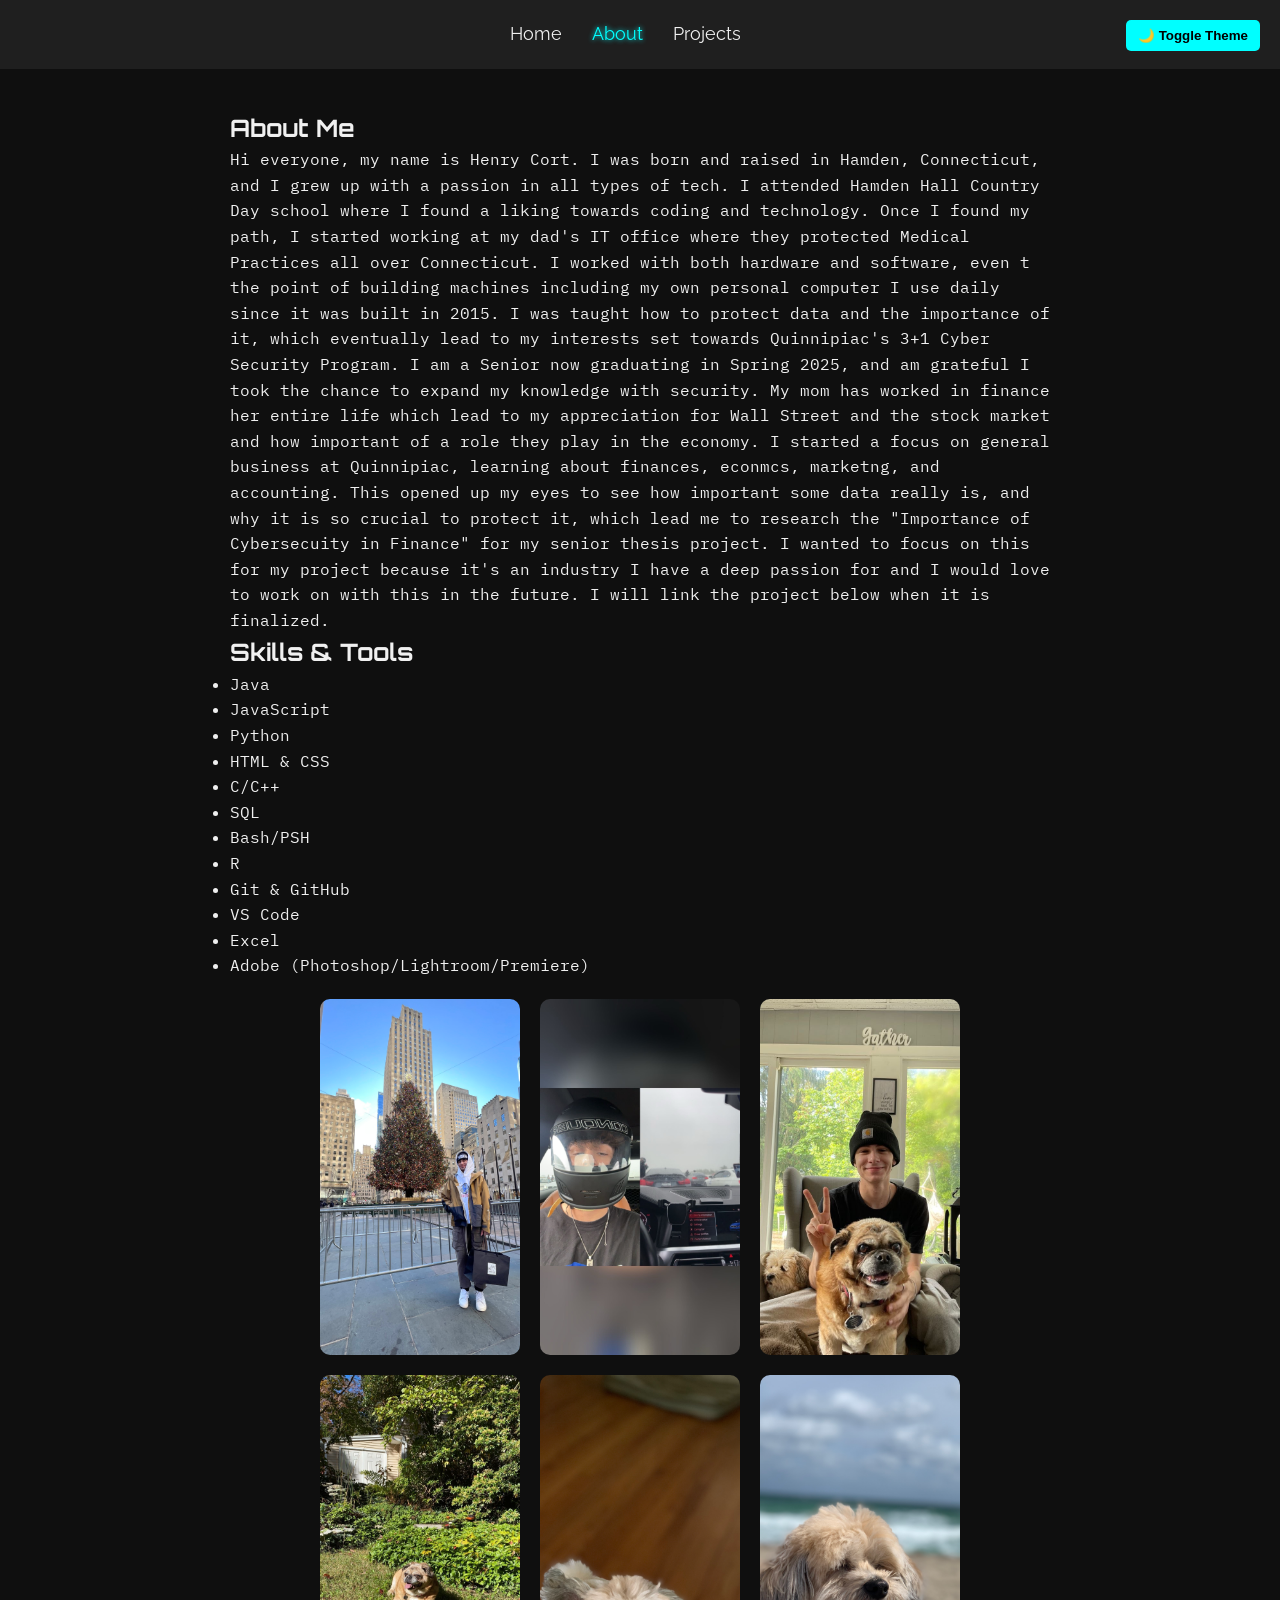
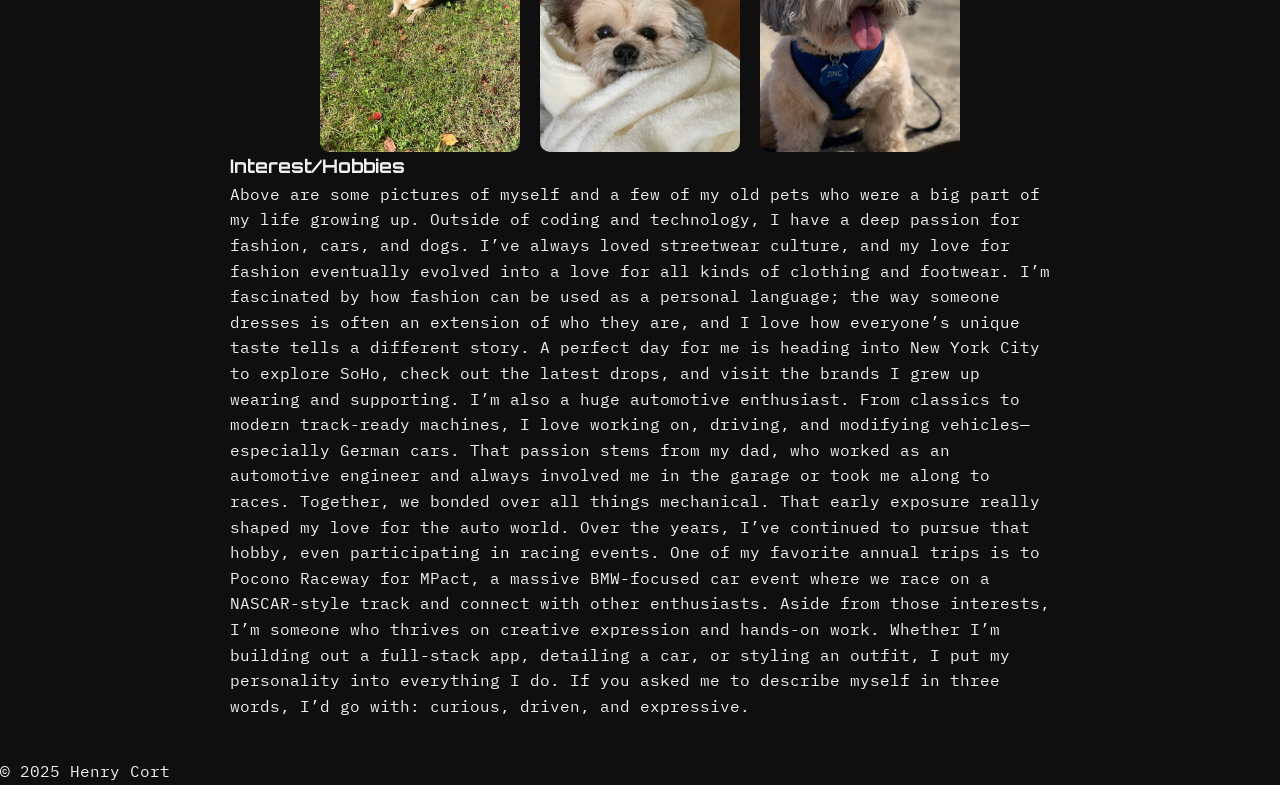
==== about.html @ 10b0b407 "website v1.0" ====
<!DOCTYPE html>
<html lang="en">
<head>
  <meta charset="UTF-8"/>
  <meta name="viewport" content="width=device-width, initial-scale=1.0"/>
  <title>About Me | Your Name</title>
  <link rel="stylesheet" href="style.css"/>
  <link href="https://fonts.googleapis.com/css2?family=IBM+Plex+Mono&family=Orbitron:wght@500&family=Raleway:wght@400;700&display=swap" rel="stylesheet">

</head>
<body>
  <header>
    <nav>
      <ul>
        <li><a href="index.html">Home</a></li>
        <li><a href="about.html" class="active">About</a></li>
        <li><a href="projects.html">Projects</a></li>
        <li><button id="theme-toggle">🌙 Toggle Theme</button></li>
      </ul>
    </nav>
  </header>

  <main>
    <section class="about">
      <h1>About Me</h1>
      <p>Hi everyone, my name is Henry Cort. I was born and raised in Hamden, Connecticut, and I grew up with a passion in all types of tech. I attended Hamden Hall Country Day school where I found a liking towards coding and technology. Once I found my path, I started working at my dad's IT office where they protected Medical Practices all over Connecticut. I worked with both hardware and software, even t the point of building machines including my own personal computer I use daily since it was built in 2015. I was taught how to protect data and the importance of it, which eventually lead to my interests set towards Quinnipiac's 3+1 Cyber Security Program. I am a Senior now graduating in Spring 2025, and am grateful I took the chance to expand my knowledge with security. My mom has worked in finance her entire life which lead to my appreciation for Wall Street and the stock market and how important of a role they play in the economy. I started a focus on general business at Quinnipiac, learning about finances, econmcs, marketng, and accounting. This opened up my eyes to see how important some data really is, and why it is so crucial to protect it, which lead me to research the "Importance of Cybersecuity in Finance" for my senior thesis project. I wanted to focus on this for my project because it's an industry I have a deep passion for and I would love to work on with this in the future. I will link the project below when it is finalized. </p>
      <h2>Skills & Tools</h2>
        <ul>
            <li>Java</li>
            <li>JavaScript</li></l>
            <li>Python</li>
            <li>HTML & CSS</li>
            <li>C/C++</li>
            <li>SQL</li>
            <li>Bash/PSH</li>
            <li>R</li>
            <li>Git & GitHub</li>
            <li>VS Code</li>
            <li>Excel</li>
            <li>Adobe (Photoshop/Lightroom/Premiere)</li>
        </ul>
      <div class="gallery">
        <img src="images/IMG_0537.jpg" alt="Photo of you" />
        <img src="images/IMG_6762.JPG" alt="Photo of your pet" />
        <img src="images/IMG_9969.JPG" alt="Photo of your pet" />
        <img src="images/IMG_6876.JPG" alt="Photo of your pet" />
        <img src="images/IMG_3952.jpg" alt="Photo of your pet" />
        <img src="images/IMG_2697.jpg" alt="Photo of your pet" />
        <!-- Add more photos as needed -->
      </div>
      <h3>Interest/Hobbies</h3>
      <p>
        Above are some pictures of myself and a few of my old pets who were a big part of my life growing up. Outside of coding and technology, I have a deep passion for fashion, cars, and dogs. I’ve always loved streetwear culture, and my love for fashion eventually evolved into a love for all kinds of clothing and footwear. I’m fascinated by how fashion can be used as a personal language; the way someone dresses is often an extension of who they are, and I love how everyone’s unique taste tells a different story. A perfect day for me is heading into New York City to explore SoHo, check out the latest drops, and visit the brands I grew up wearing and supporting.
      
        I’m also a huge automotive enthusiast. From classics to modern track-ready machines, I love working on, driving, and modifying vehicles—especially German cars. That passion stems from my dad, who worked as an automotive engineer and always involved me in the garage or took me along to races. Together, we bonded over all things mechanical. That early exposure really shaped my love for the auto world. Over the years, I’ve continued to pursue that hobby, even participating in racing events. One of my favorite annual trips is to Pocono Raceway for MPact, a massive BMW-focused car event where we race on a NASCAR-style track and connect with other enthusiasts.
      
        Aside from those interests, I’m someone who thrives on creative expression and hands-on work. Whether I’m building out a full-stack app, detailing a car, or styling an outfit, I put my personality into everything I do. If you asked me to describe myself in three words, I’d go with: curious, driven, and expressive.
    
      </p>
          </section>
  </main>

  <script>
    // === Load saved theme from localStorage ===
    if (localStorage.getItem('theme') === 'light') {
      document.body.classList.add('light-mode');
    }
  
    // === Theme toggle logic ===
    const toggleBtn = document.getElementById('theme-toggle');
    if (toggleBtn) {
      toggleBtn.addEventListener('click', () => {
        document.body.classList.toggle('light-mode');
        const mode = document.body.classList.contains('light-mode') ? 'light' : 'dark';
        localStorage.setItem('theme', mode);
      });
    }
  </script>
  

  <footer>
    <p>&copy; 2025 Henry Cort</p>
  </footer>


</body>
</html>
---- style.css ----
/* === Base Reset === */
* {
    margin: 0;
    padding: 0;
    box-sizing: border-box;
  }
  
  body {
    font-family: 'Helvetica Neue', sans-serif;
    background-color: #0f0f0f;
    color: #f0f0f0;
    line-height: 1.6;
  }
  
  /* === Header & Navigation === */
  header {
    background: #1f1f1f;
    padding: 20px 0;
  }
  
  nav ul {
    list-style: none;
    display: flex;
    justify-content: center;
    gap: 30px;
  }
  
  nav a {
    color: #f0f0f0;
    text-decoration: none;
    font-size: 18px;
  }
  
  nav a:hover,
  nav a.active {
    color: #00ffff;
    text-shadow: 0 0 5px #00ffff;
  }
  
  /* === Main Content === */
  main {
    padding: 40px;
    max-width: 900px;
    margin: auto;
  }
  
  /* === Gallery Styling === */
  .gallery,
  .gallery-four {
    display: flex;
    flex-wrap: wrap;
    gap: 20px;
    justify-content: center;
    margin-top: 20px;
  }
  
  .gallery img {
    width: 200px;
    border-radius: 10px;
    object-fit: cover;
  }
  
  .gallery-four {
    display: grid;
    grid-template-columns: repeat(4, 1fr);
    gap: 15px;
  }
  
  .gallery-four img {
    width: 100%;
    height: auto;
    border-radius: 5px;
    object-fit: cover;
    box-shadow: 0 0 10px rgba(0, 255, 255, 0.2);
  }
  
  /* === Project Section === */
  .project {
    margin-bottom: 40px;
  }
  
  .project-video {
    display: flex;
    justify-content: center;
    margin: 20px 0;
  }
  
  .project video {
    max-width: 100%;
    border-radius: 12px;
    box-shadow: 0 0 10px rgba(0, 255, 255, 0.2);
  }
  
  /* === Buttons === */
  .btn {
    display: block;
    width: fit-content;
    margin: 30px auto;
    background-color: #00ffff;
    color: #000;
    padding: 12px 24px;
    border-radius: 8px;
    text-decoration: none;
    font-weight: bold;
    transition: background-color 0.3s ease, transform 0.2s ease;
  }
  
  .btn:hover {
    background-color: #00cccc;
    transform: scale(1.05);
  }
  
  /* === Icon Divider === */
  .icon-divider {
    text-align: center;
    font-size: 2rem;
    margin: 20px 0;
  }
  
  /* === Contact Section === */
  .contact {
    text-align: center;
    margin-top: 60px;
  }
  
  .contact a {
    color: #00ffff;
    text-decoration: none;
    font-weight: bold;
  }
  
  .contact a:hover {
    text-decoration: underline;
  }
  
  /* === Centering Utility === */
  .centered {
    text-align: center;
  }
  
  .centered h2,
  .centered p {
    margin-left: auto;
    margin-right: auto;
    max-width: 800px;
  }
  
  .centered .btn {
    margin: 30px auto;
  }
  
  /* === Map Styling === */
  .map-section {
    text-align: center;
    padding: 40px;
  }
  
  #map {
    height: 400px;
    width: 100%;
    max-width: 900px;
    margin: 20px auto;
    border-radius: 10px;
    box-shadow: 0 0 10px rgba(0, 255, 255, 0.2);
  }
  
  /* === Theme Toggle === */
  #theme-toggle {
    position: fixed;
    top: 20px;
    right: 20px;
    padding: 8px 12px;
    background-color: #00ffff;
    border: none;
    border-radius: 5px;
    font-weight: bold;
    cursor: pointer;
    z-index: 999;
  }
  
  #theme-toggle:hover {
    background-color: #00cccc;
  }
  
  /* === Light Mode === */
  body.light-mode {
    background-color: #f4f4f4;
    color: #111;
  }
  
  body.light-mode header,
  body.light-mode footer {
    background-color: #e0e0e0;
  }
  
  body.light-mode .btn {
    background-color: #333;
    color: white;
  }
  
  body.light-mode nav a {
    color: #111;
  }
  
  /* === Zoom === */

  img {
    transition: transform 0.3s ease, box-shadow 0.3s ease;
  }
  
  img:hover {
    transform: scale(1.05);
    box-shadow: 0 0 15px rgba(0, 255, 255, 0.4);
  }
  
  /* === Font Assignments === */
body {
    font-family: 'IBM Plex Mono', monospace;
  }
  
  header, nav a, .icon-divider {
    font-family: 'Raleway', sans-serif;
  }
  
  h1, h2, h3 {
    font-family: 'Orbitron', sans-serif;
  }
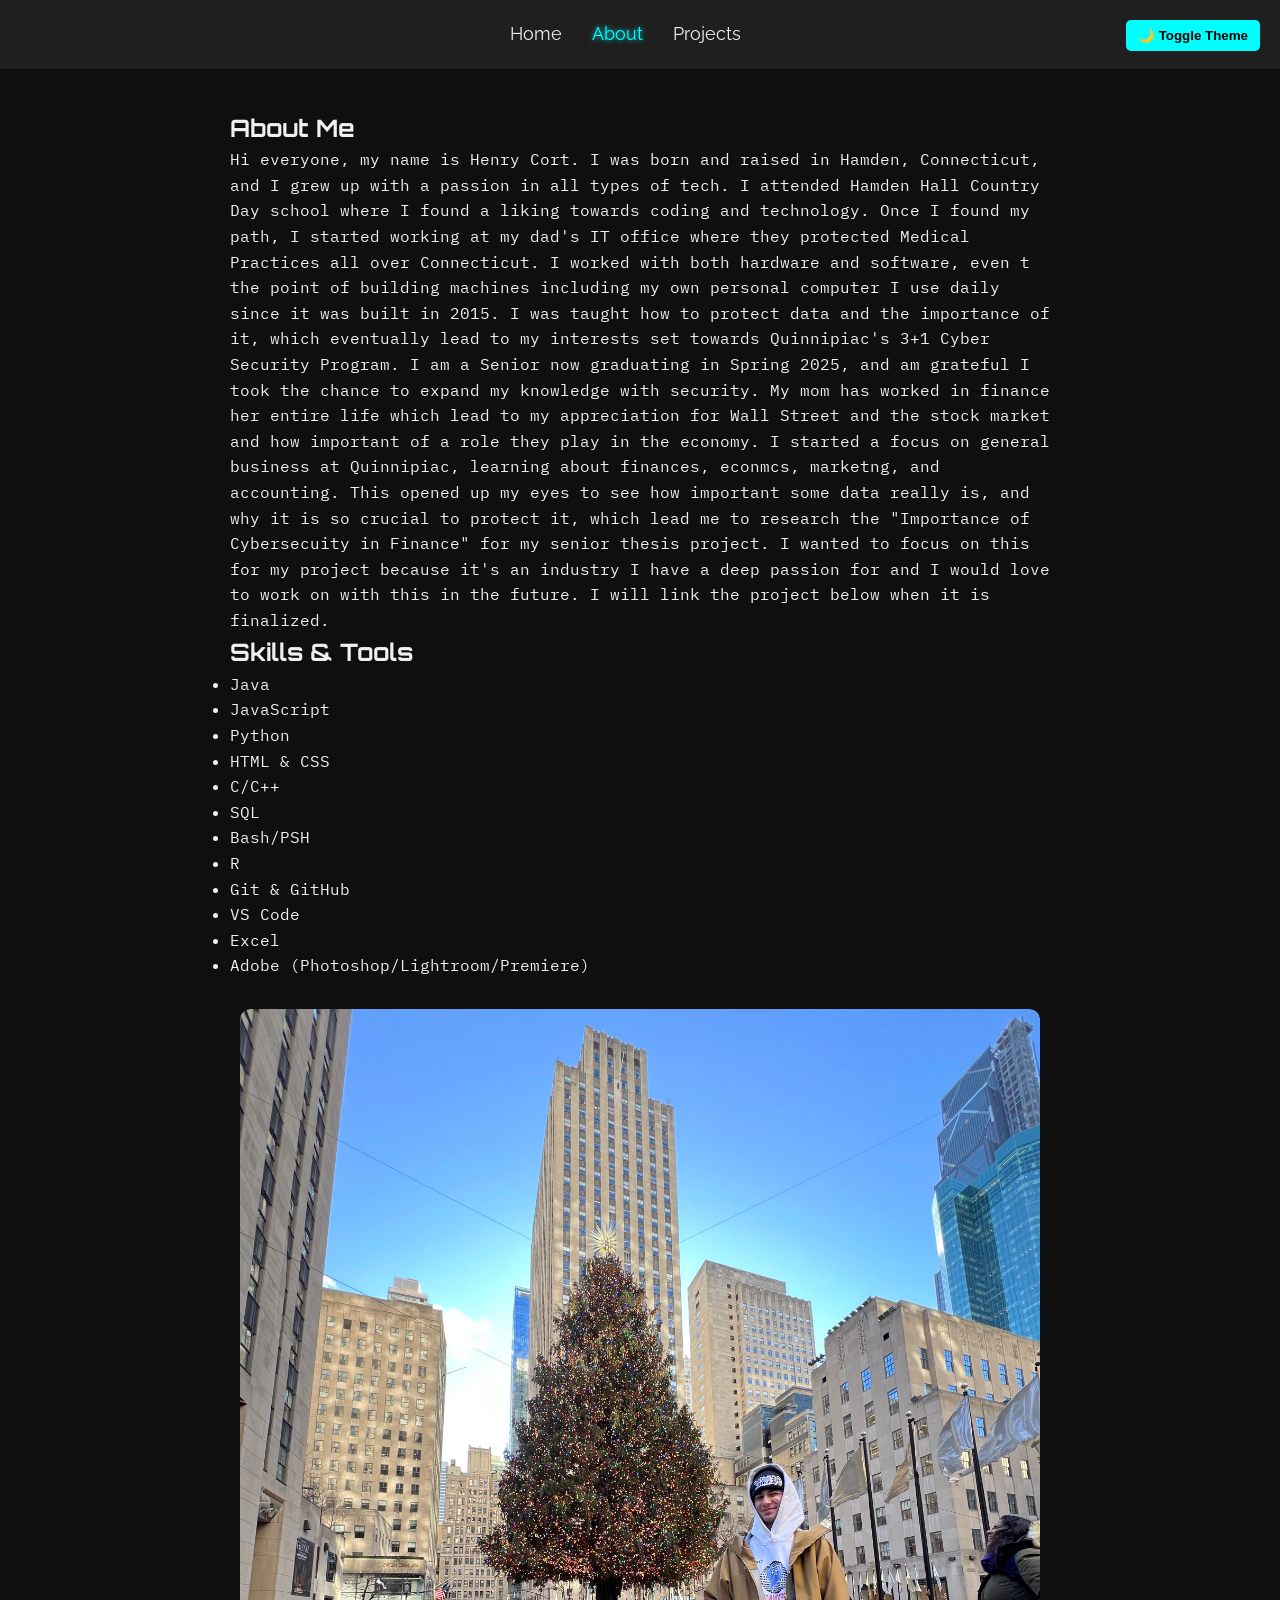
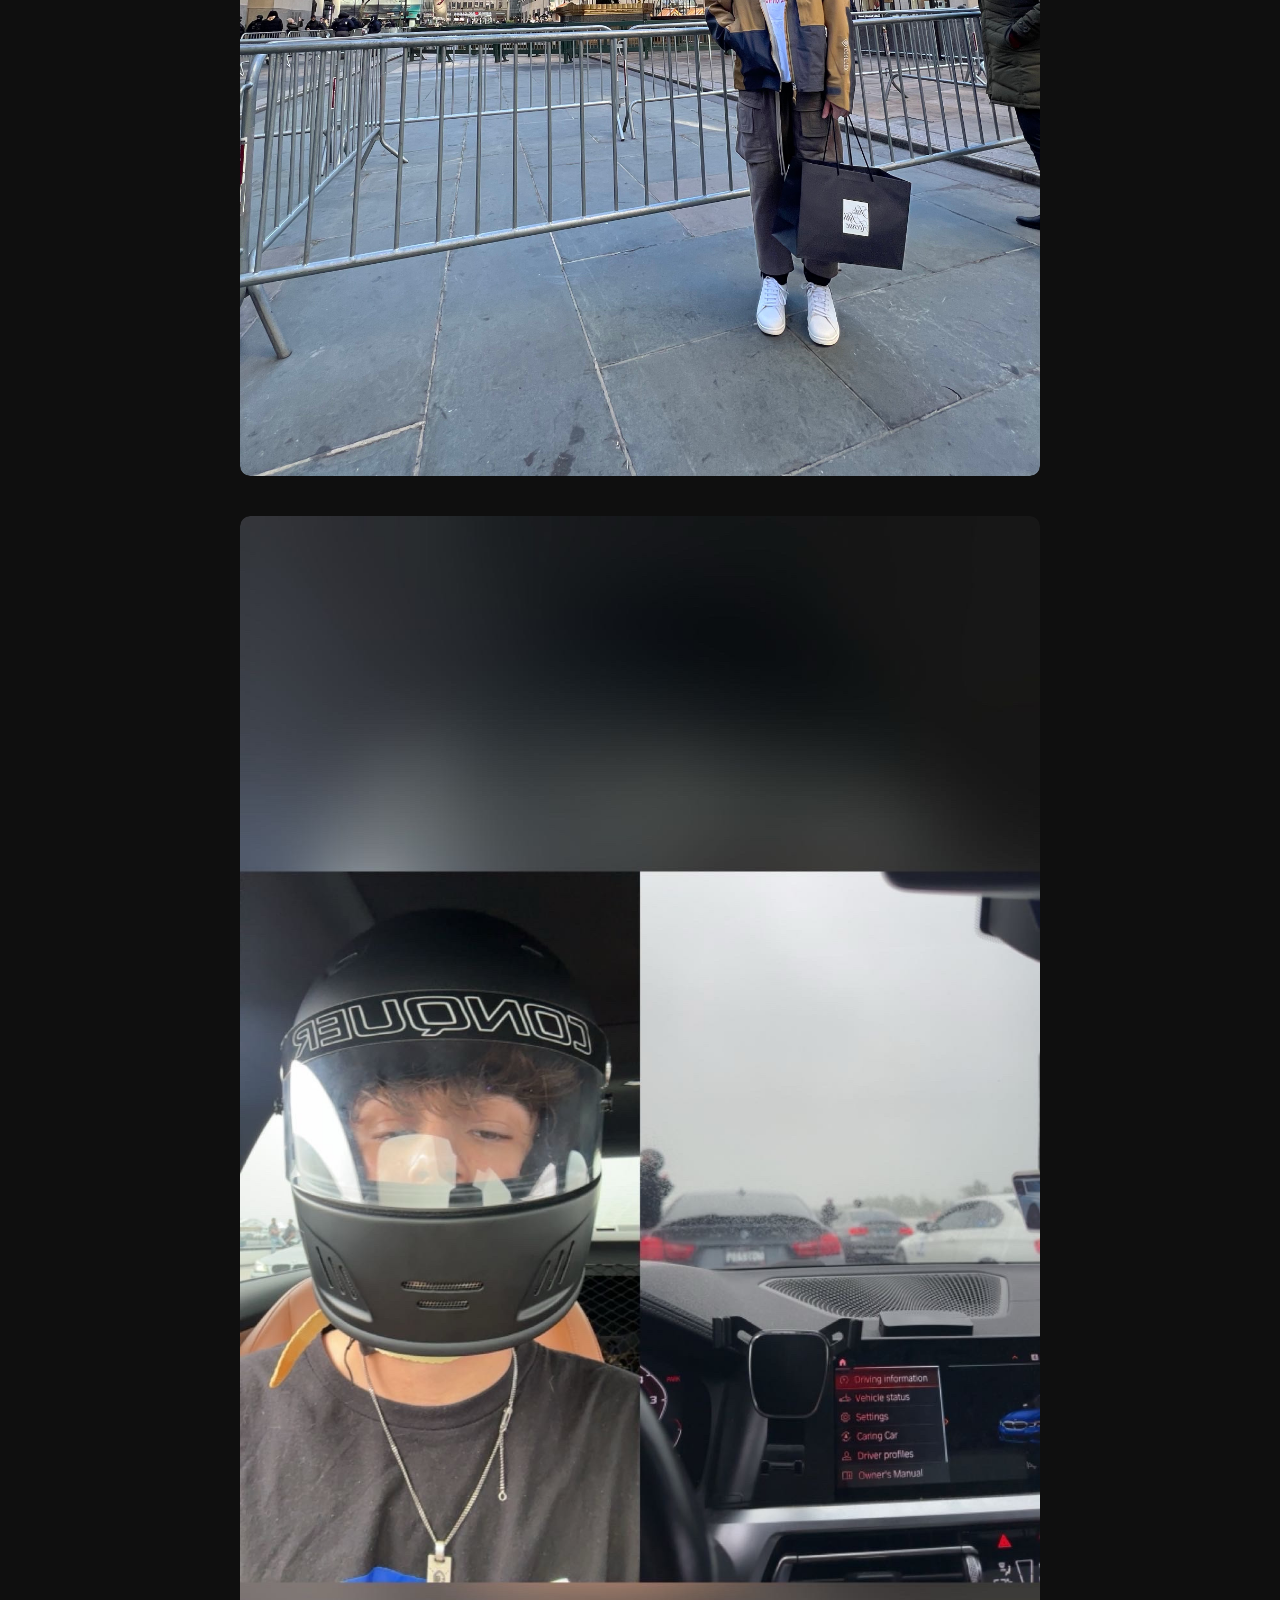
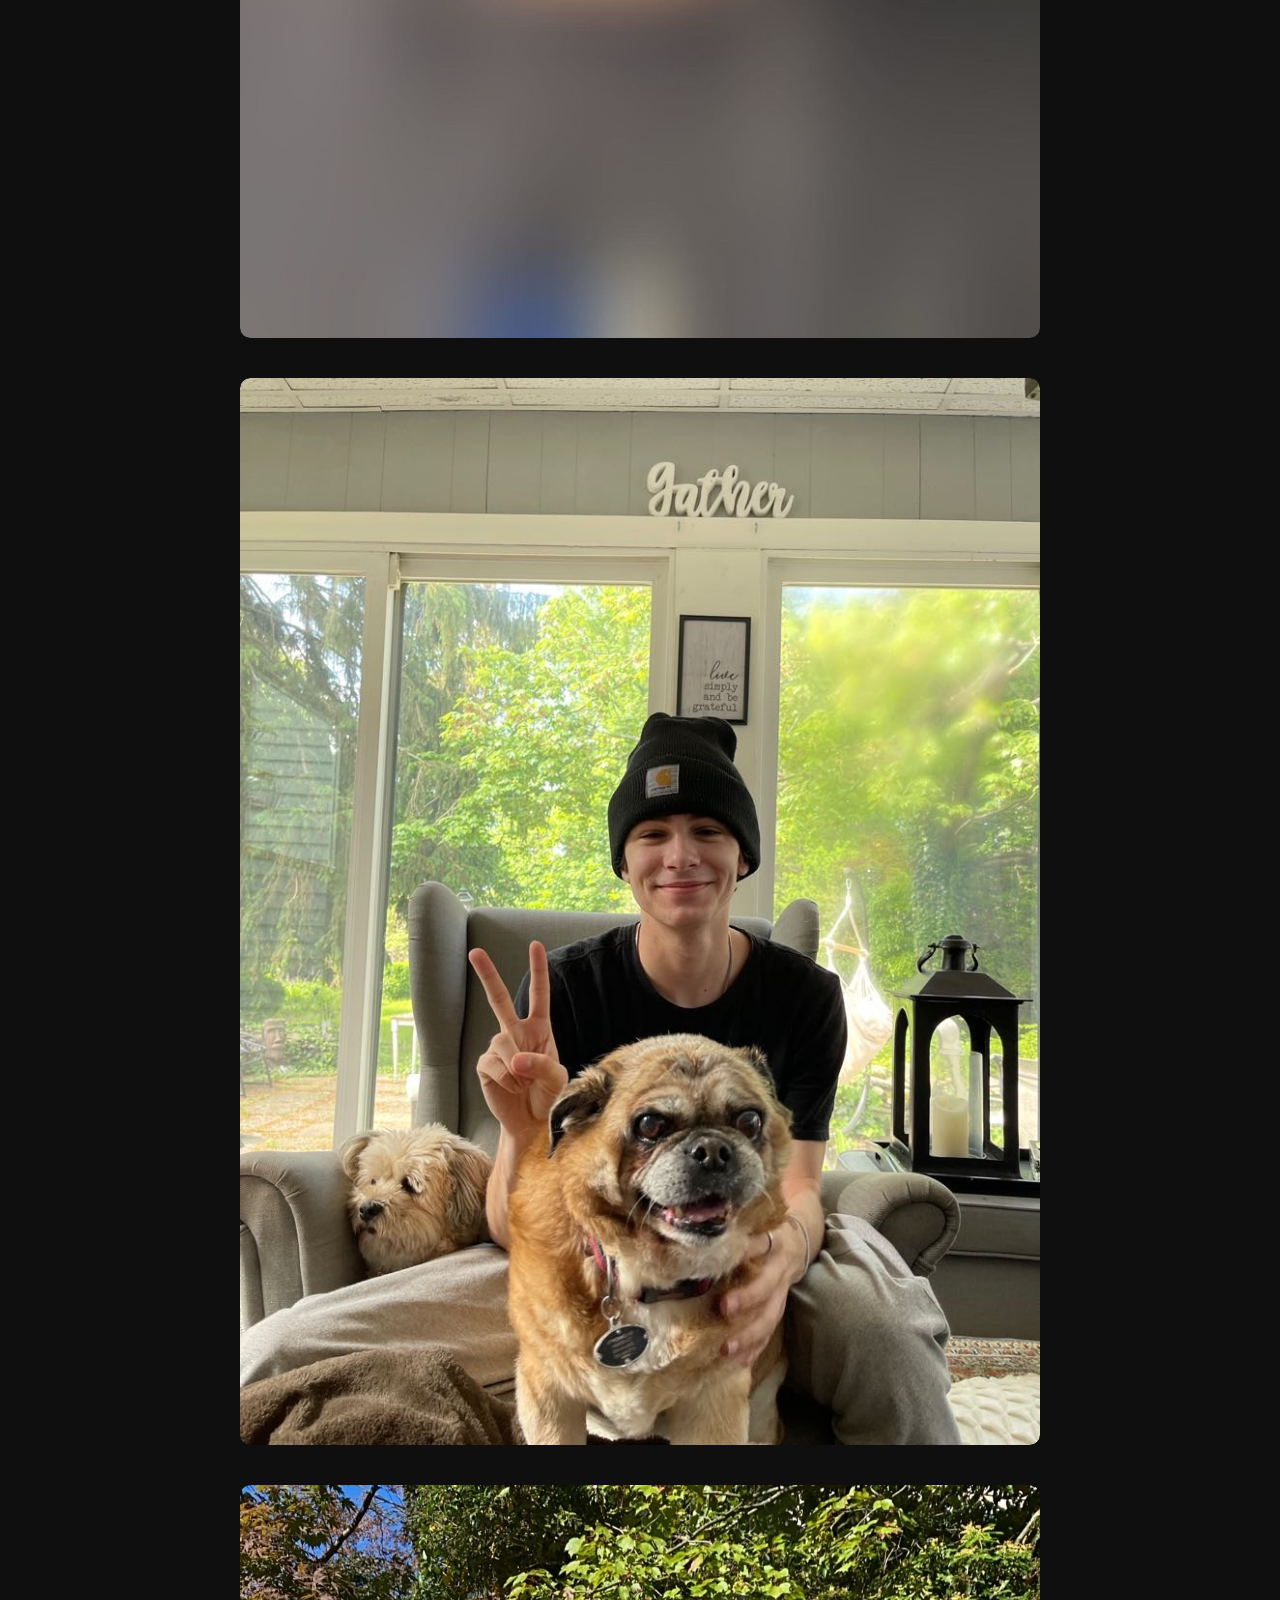
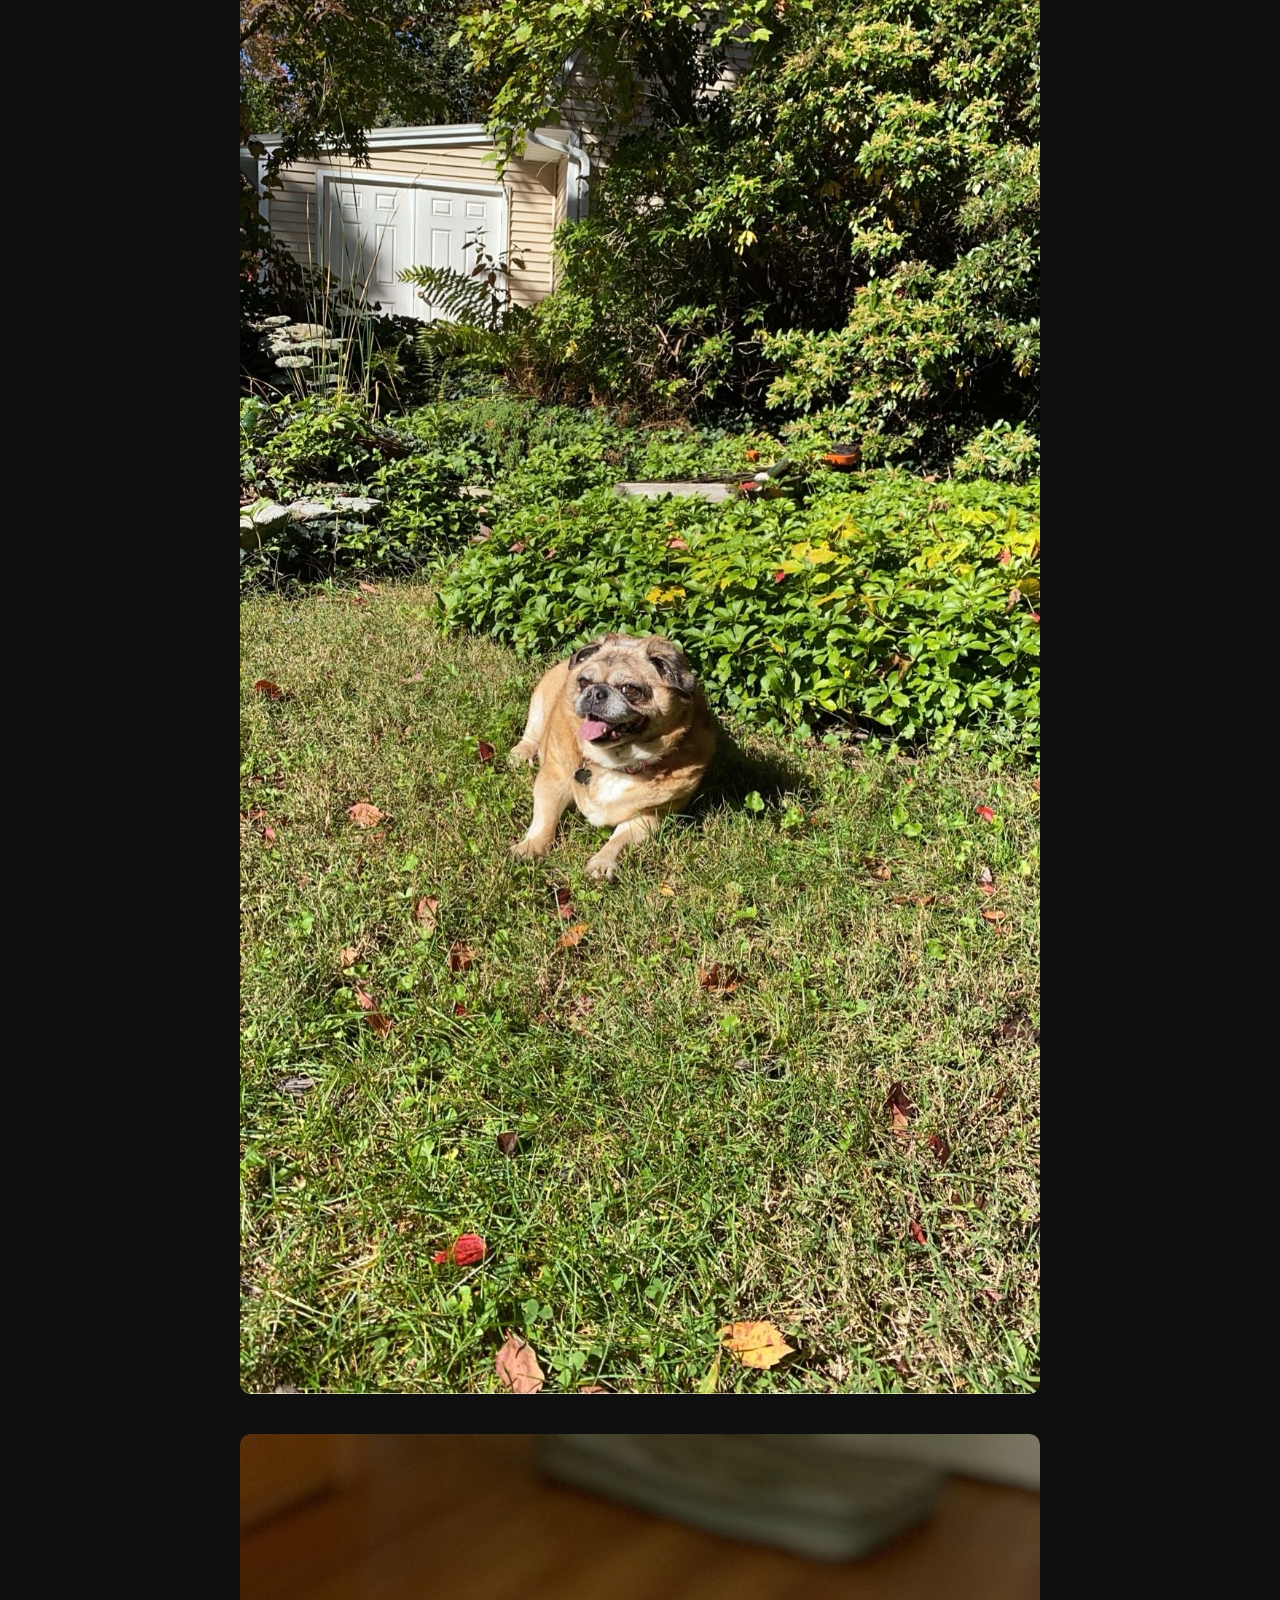
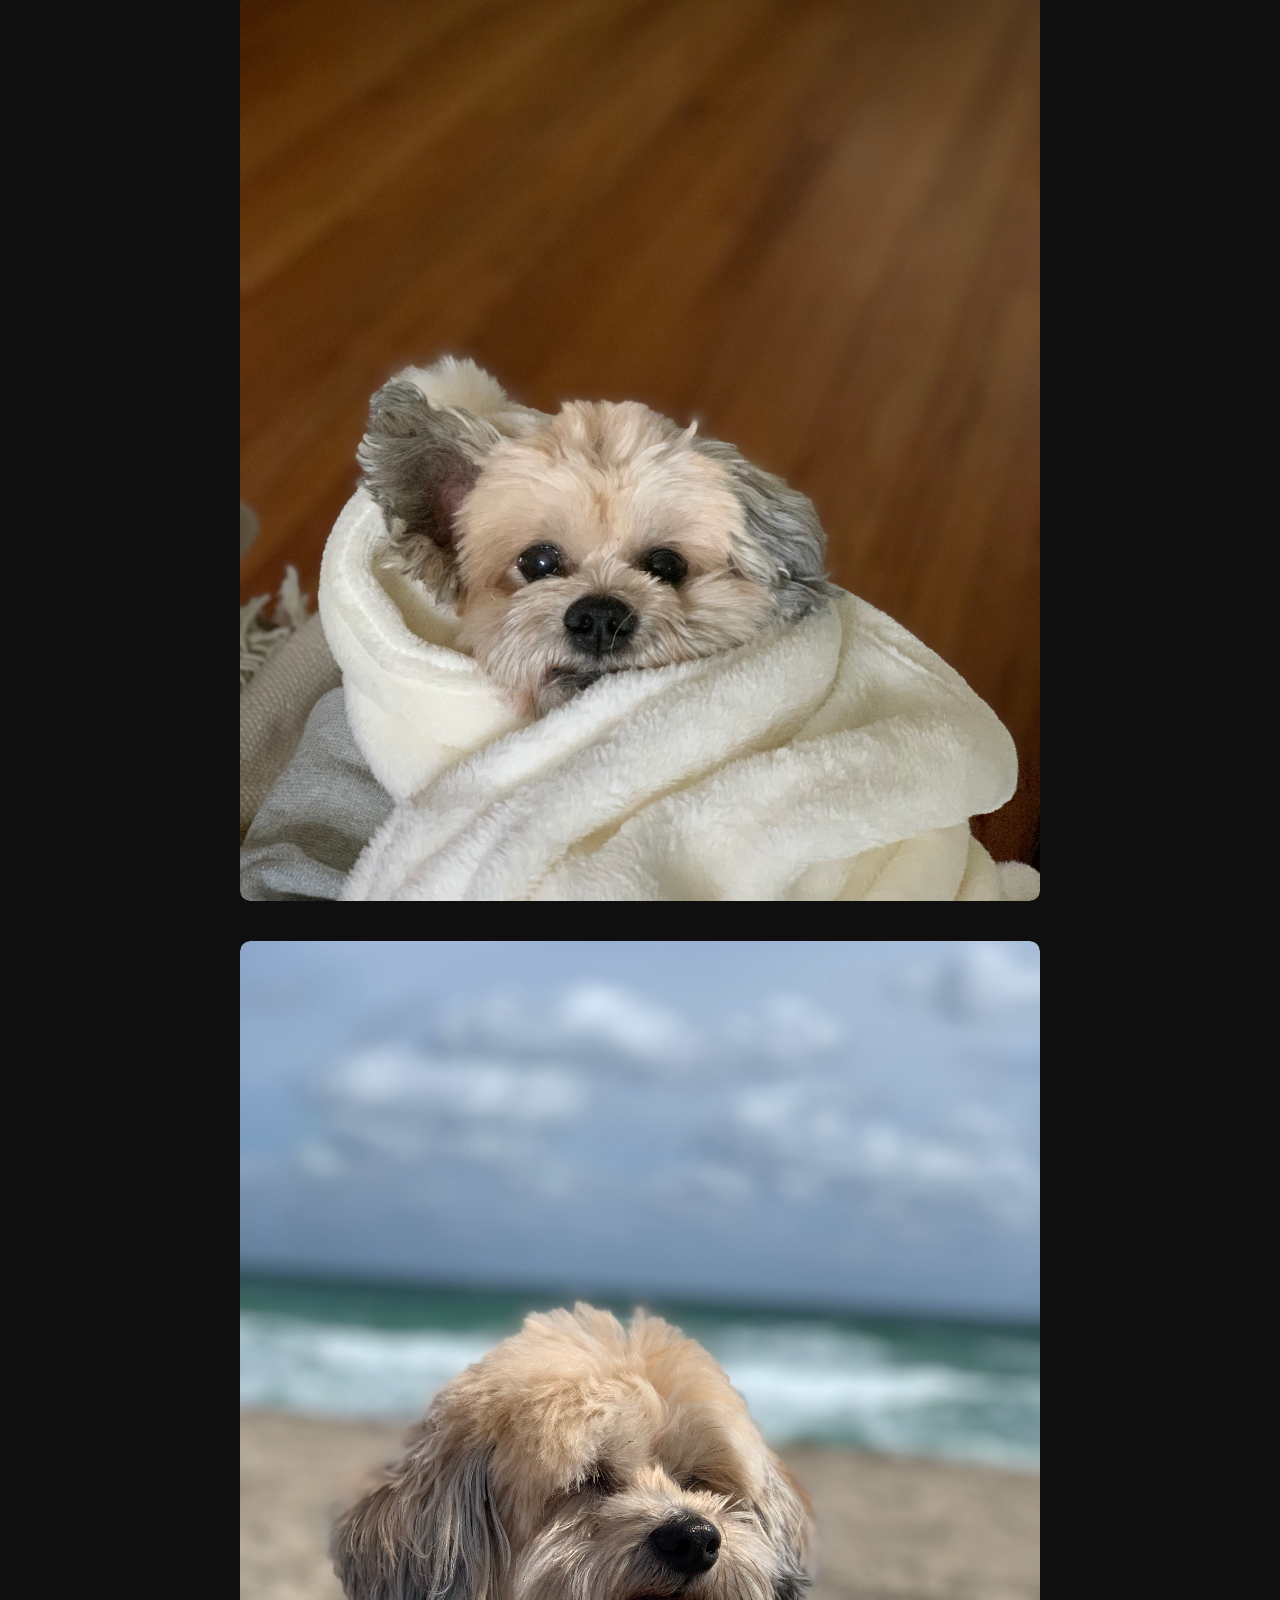
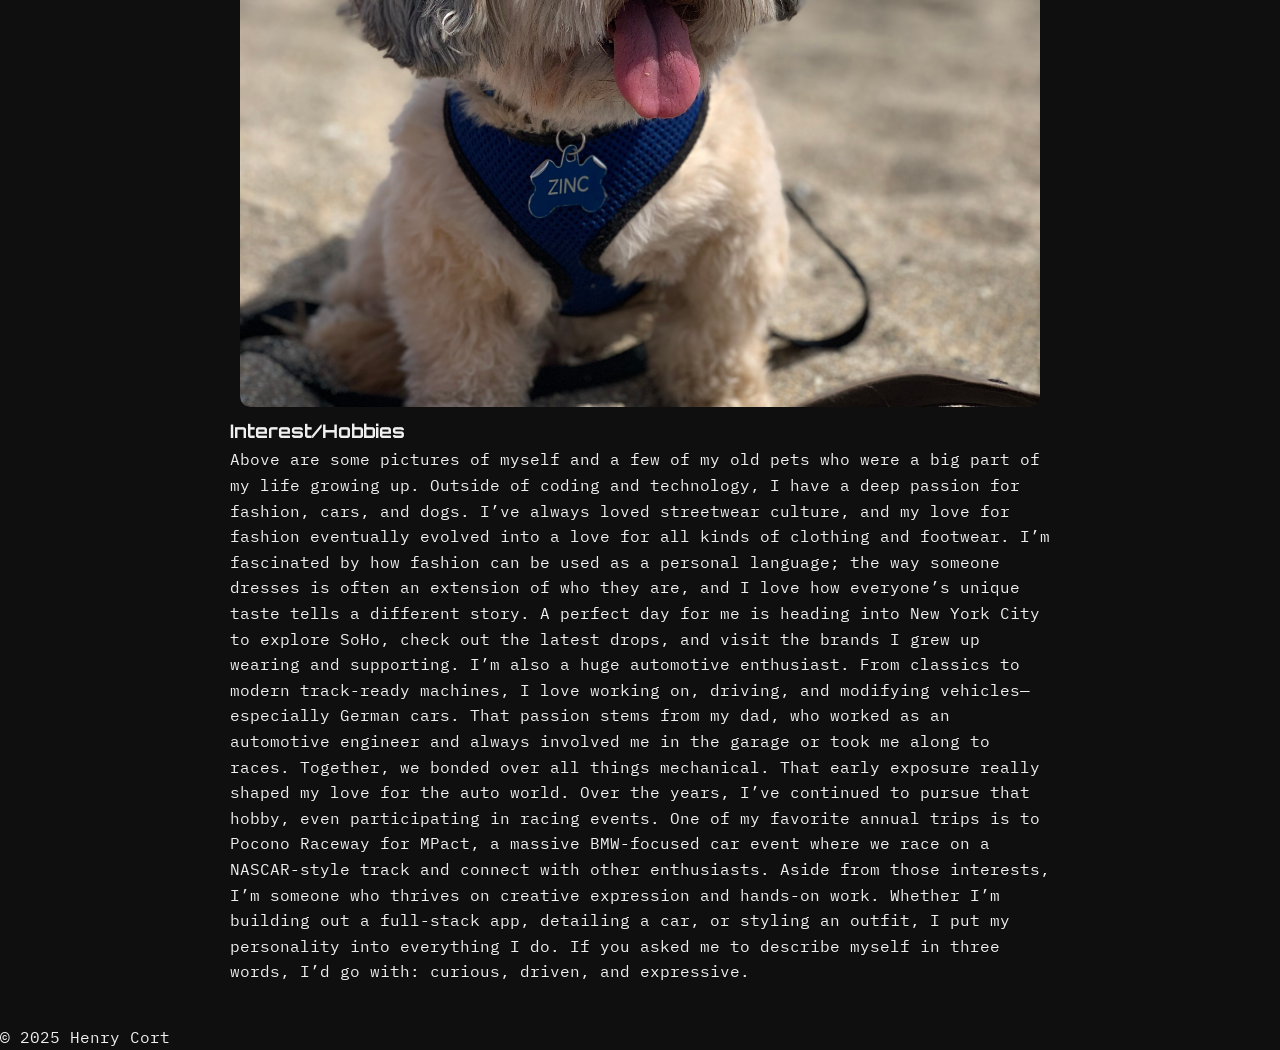
==== commit 7114e998: "website v1.1" ====
--- a/about.html
+++ b/about.html
@@ -3,7 +3,7 @@
 <head>
   <meta charset="UTF-8"/>
   <meta name="viewport" content="width=device-width, initial-scale=1.0"/>
-  <title>About Me | Your Name</title>
+  <title>About Me | Henry Cort</title>
   <link rel="stylesheet" href="style.css"/>
   <link href="https://fonts.googleapis.com/css2?family=IBM+Plex+Mono&family=Orbitron:wght@500&family=Raleway:wght@400;700&display=swap" rel="stylesheet">
 
@@ -39,15 +39,32 @@
             <li>Excel</li>
             <li>Adobe (Photoshop/Lightroom/Premiere)</li>
         </ul>
-      <div class="gallery">
-        <img src="images/IMG_0537.jpg" alt="Photo of you" />
-        <img src="images/IMG_6762.JPG" alt="Photo of your pet" />
-        <img src="images/IMG_9969.JPG" alt="Photo of your pet" />
-        <img src="images/IMG_6876.JPG" alt="Photo of your pet" />
-        <img src="images/IMG_3952.jpg" alt="Photo of your pet" />
-        <img src="images/IMG_2697.jpg" alt="Photo of your pet" />
-        <!-- Add more photos as needed -->
-      </div>
+        <div class="gallery">
+            <div class="image-hover">
+              <img src="images/IMG_0537.jpg" alt="Photo of you" />
+              <span class="hover-text">In NYC 📸</span>
+            </div>
+            <div class="image-hover">
+              <img src="images/IMG_6762.JPG" alt="Race" />
+              <span class="hover-text">Latest Racing Event</span>
+            </div>
+            <div class="image-hover">
+              <img src="images/IMG_9969.JPG" alt="Dog" />
+              <span class="hover-text">Me and my 2 pups</span>
+            </div>
+            <div class="image-hover">
+              <img src="images/IMG_6876.JPG" alt="Pet moment" />
+              <span class="hover-text">My pug, Copper!</span>
+            </div>
+            <div class="image-hover">
+              <img src="images/IMG_3952.jpg" alt="Adventure" />
+              <span class="hover-text">My other mutt, Zinc!</span>
+            </div>
+            <div class="image-hover">
+              <img src="images/IMG_2697.jpg" alt="Old memory" />
+              <span class="hover-text">Another cute picture of Zinc</span>
+            </div>
+          </div>
       <h3>Interest/Hobbies</h3>
       <p>
         Above are some pictures of myself and a few of my old pets who were a big part of my life growing up. Outside of coding and technology, I have a deep passion for fashion, cars, and dogs. I’ve always loved streetwear culture, and my love for fashion eventually evolved into a love for all kinds of clothing and footwear. I’m fascinated by how fashion can be used as a personal language; the way someone dresses is often an extension of who they are, and I love how everyone’s unique taste tells a different story. A perfect day for me is heading into New York City to explore SoHo, check out the latest drops, and visit the brands I grew up wearing and supporting.
--- a/style.css
+++ b/style.css
@@ -225,4 +225,44 @@
   h1, h2, h3 {
     font-family: 'Orbitron', sans-serif;
   }
+  
+  /* === About Section Hover === */
+  .image-hover {
+    position: relative;
+    display: inline-block;
+    margin: 10px;
+    border-radius: 10px;
+    overflow: hidden;
+  }
+  
+  .image-hover img {
+    display: block;
+    width: 100%;
+    height: auto;
+    border-radius: 10px;
+    transition: transform 0.3s ease, filter 0.3s ease;
+  }
+  
+  .image-hover:hover img {
+    transform: scale(1.05);
+    filter: brightness(60%);
+  }
+  
+  .hover-text {
+    position: absolute;
+    bottom: 0;
+    background: rgba(0, 0, 0, 0.6);
+    color: #f0f0f0;
+    width: 100%;
+    padding: 10px;
+    font-size: 14px;
+    text-align: center;
+    opacity: 0;
+    transition: opacity 0.3s ease;
+    font-family: 'IBM Plex Mono', monospace;
+  }
+  
+  .image-hover:hover .hover-text {
+    opacity: 1;
+  }
   
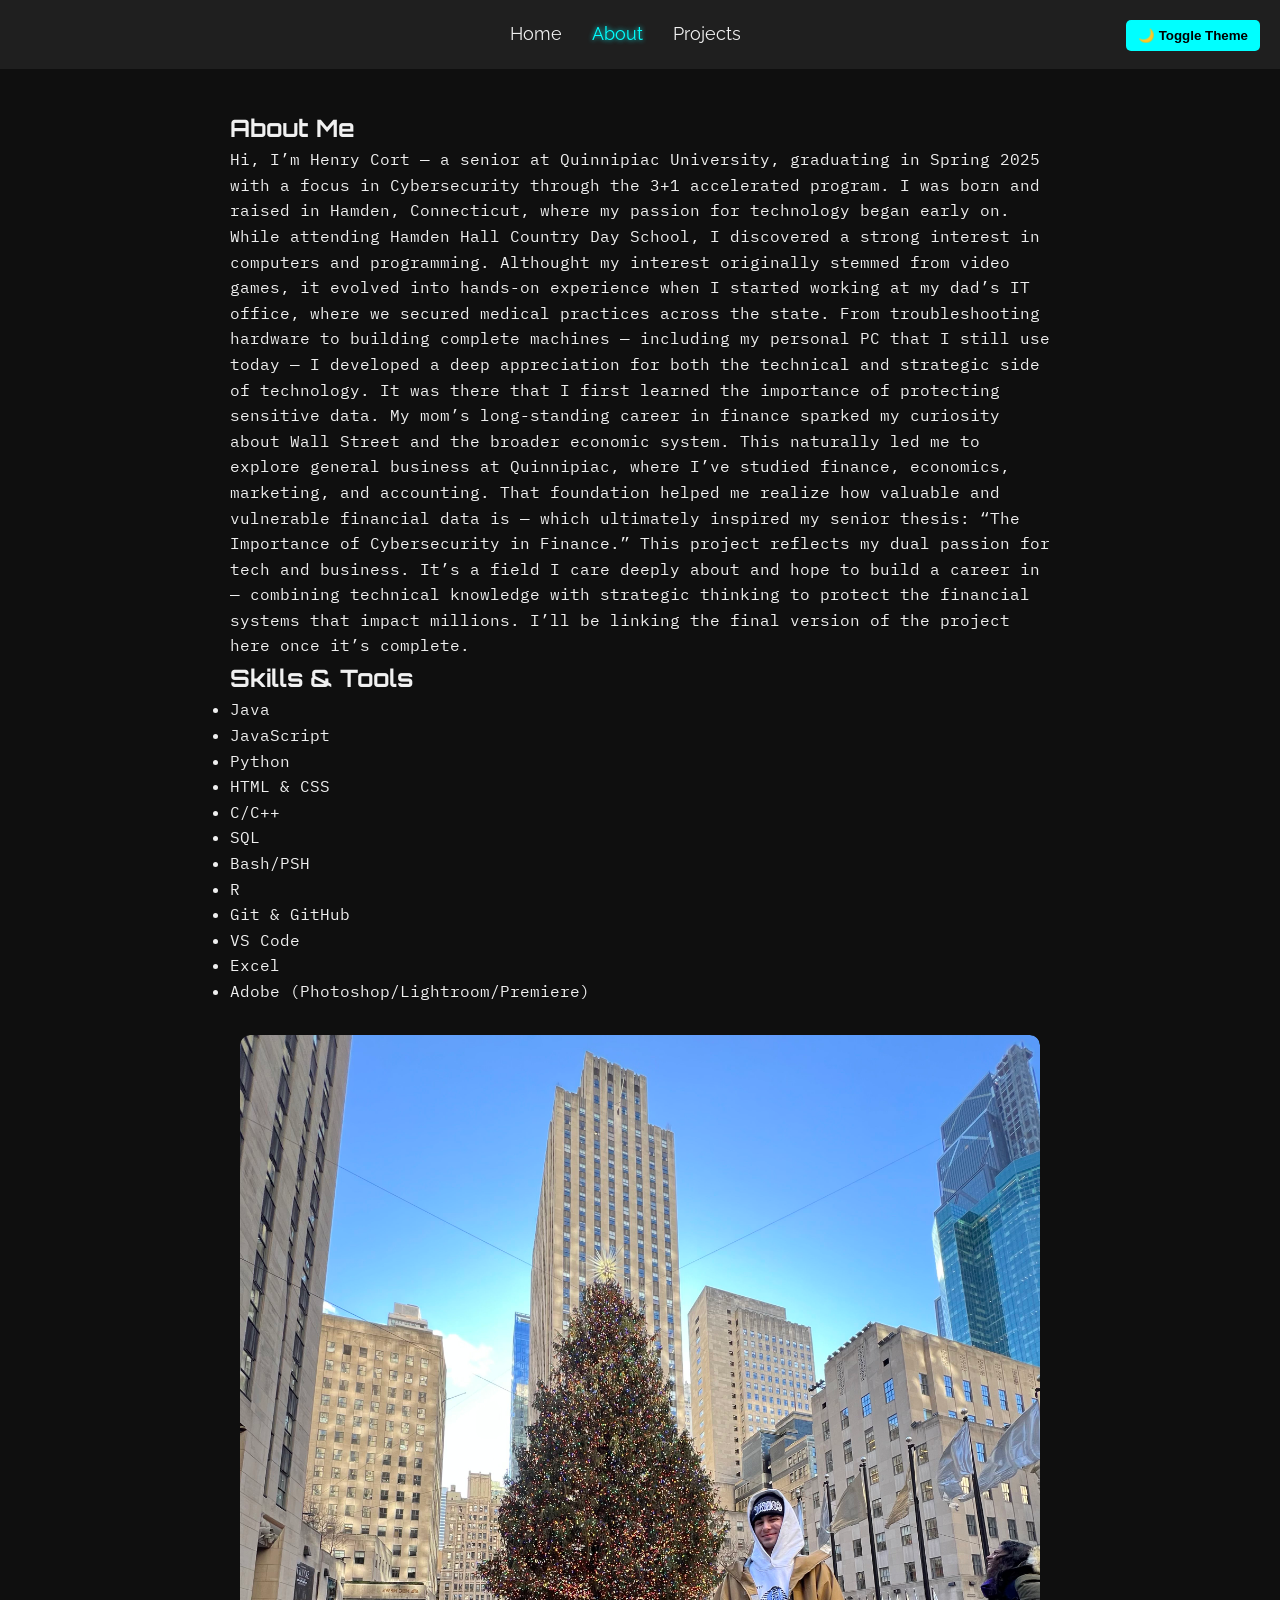
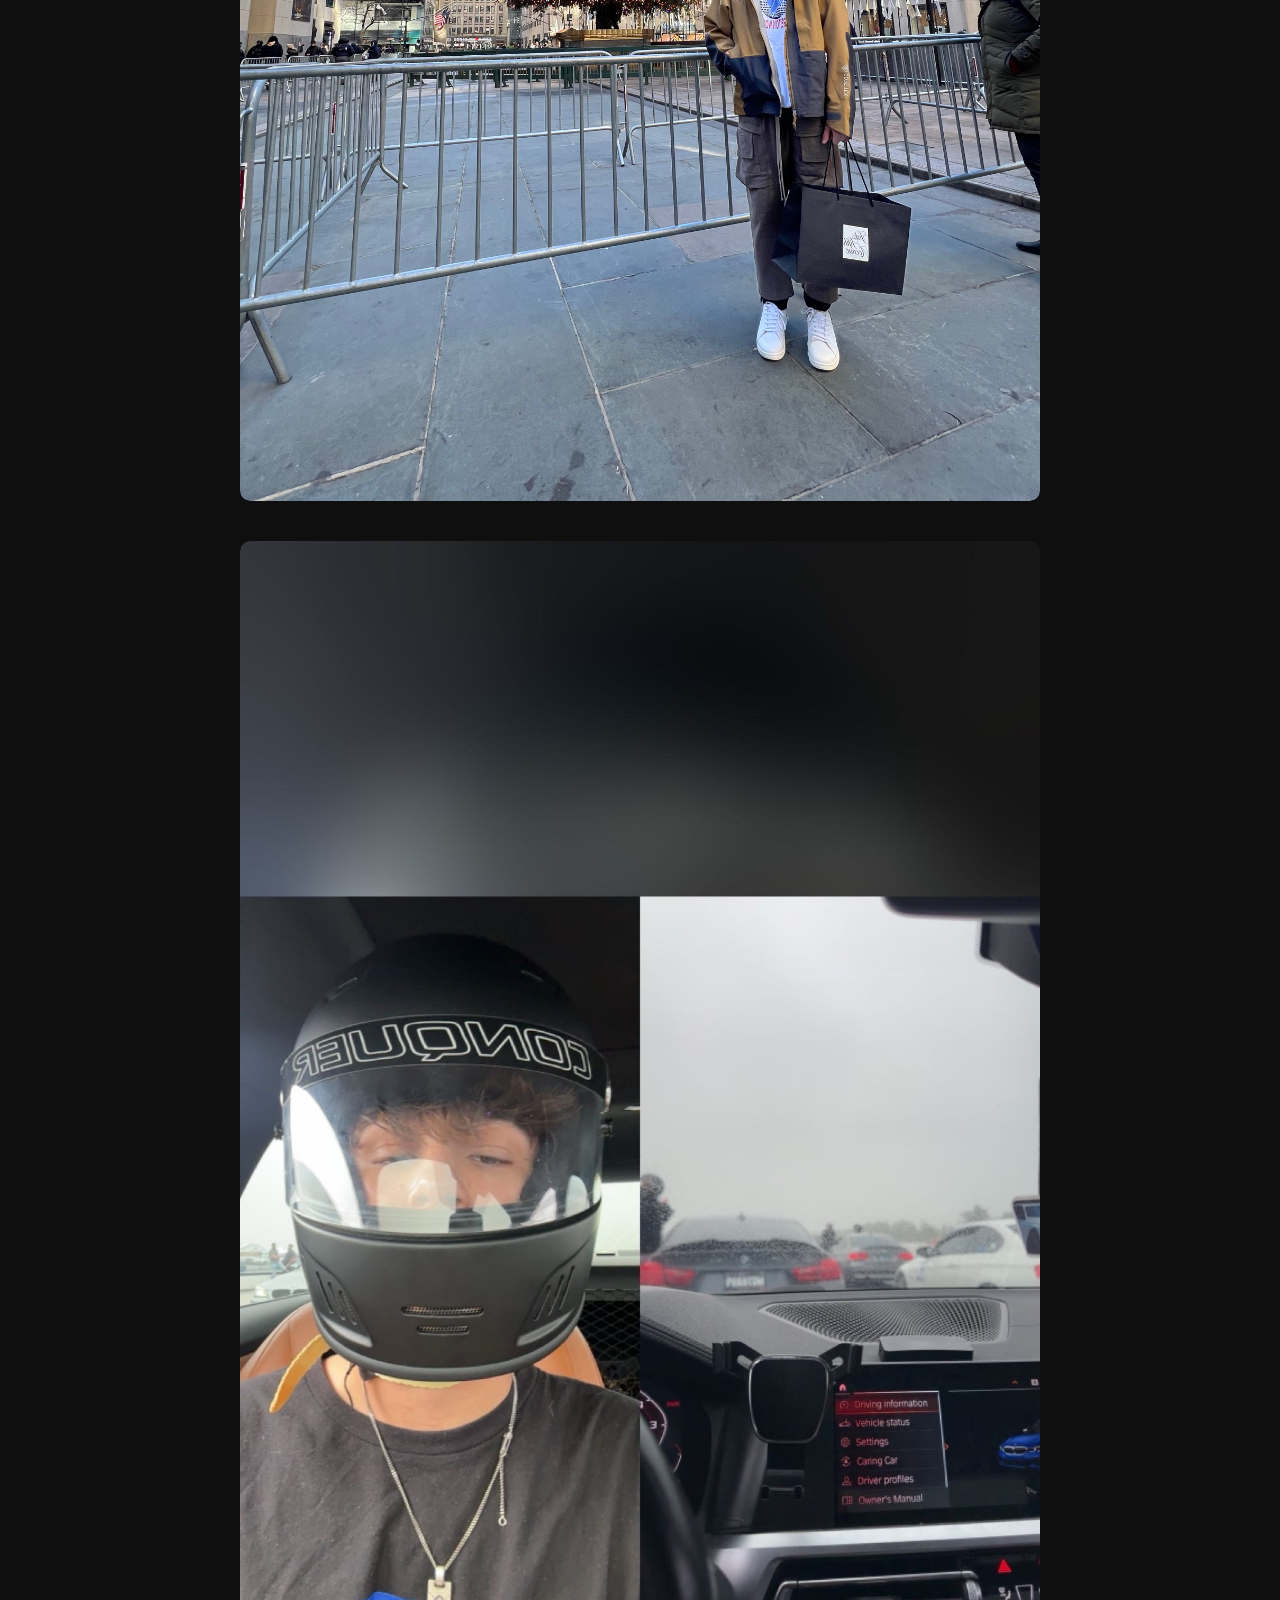
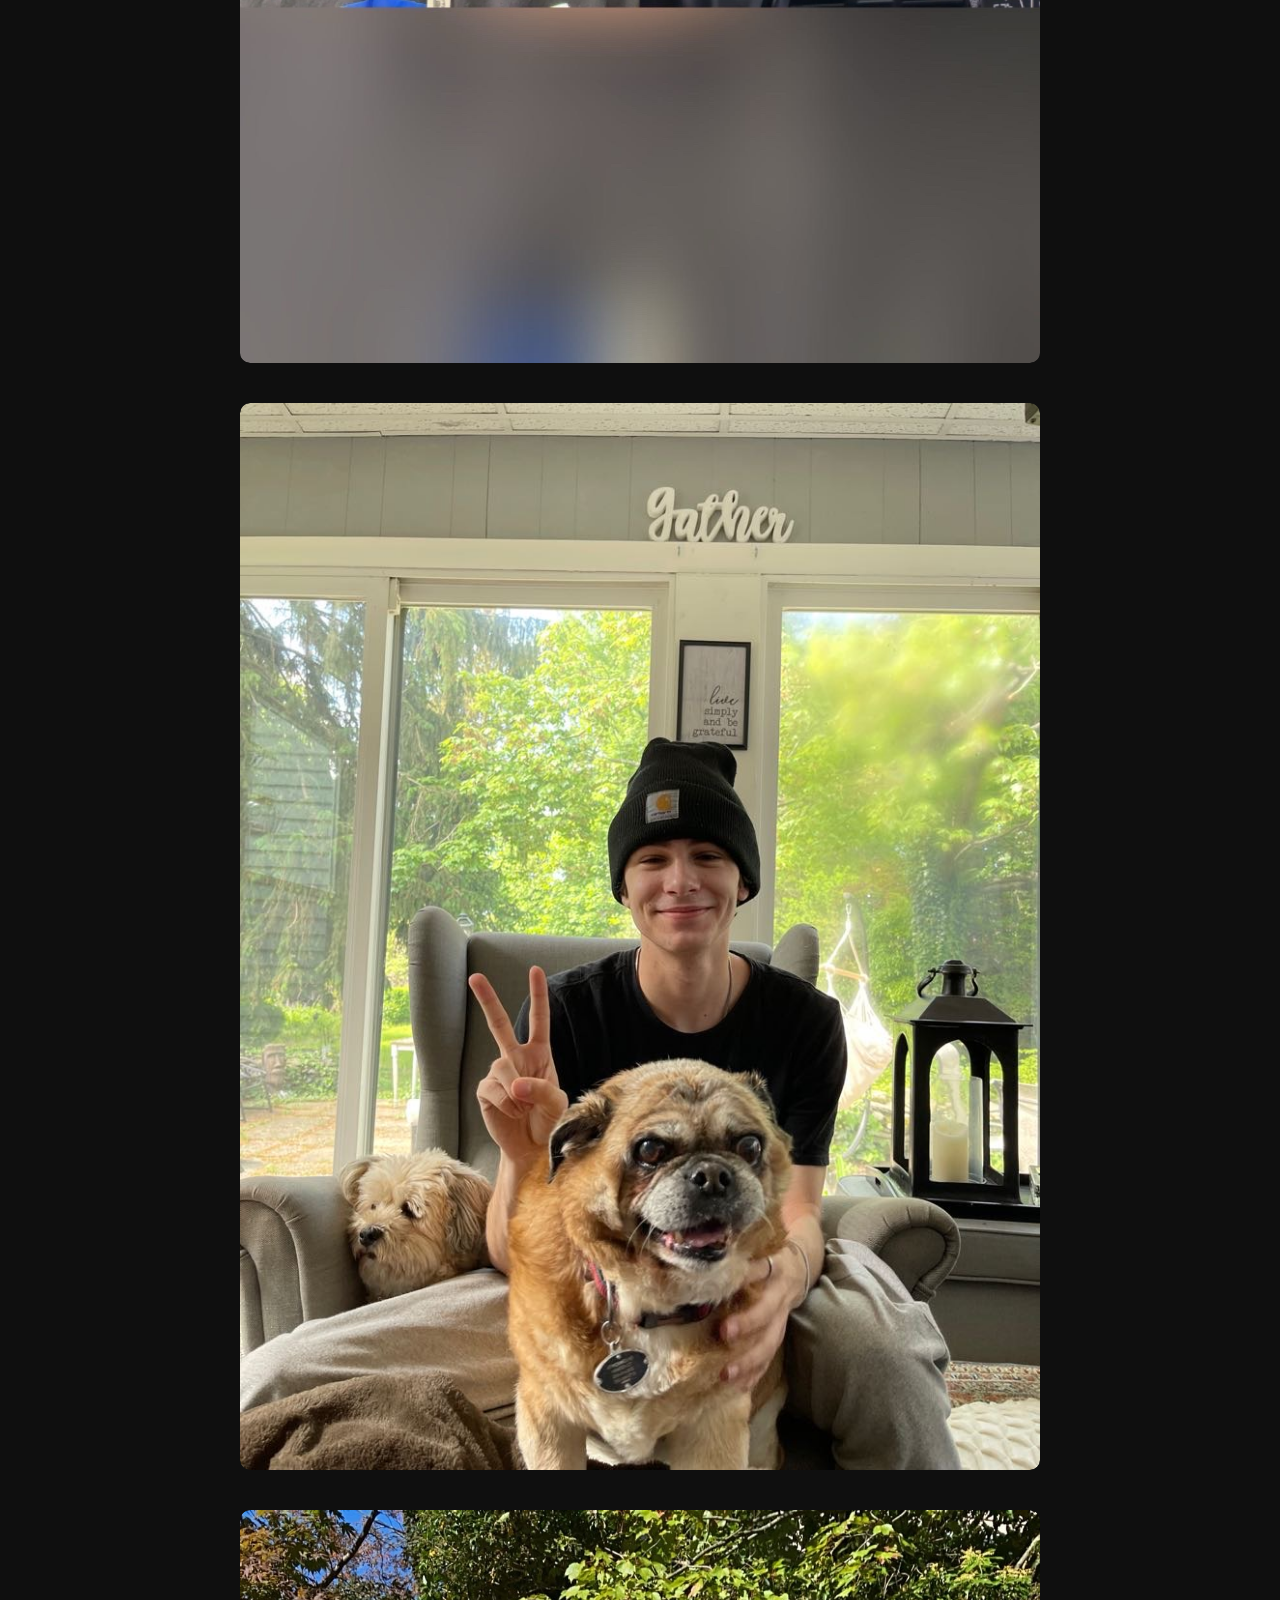
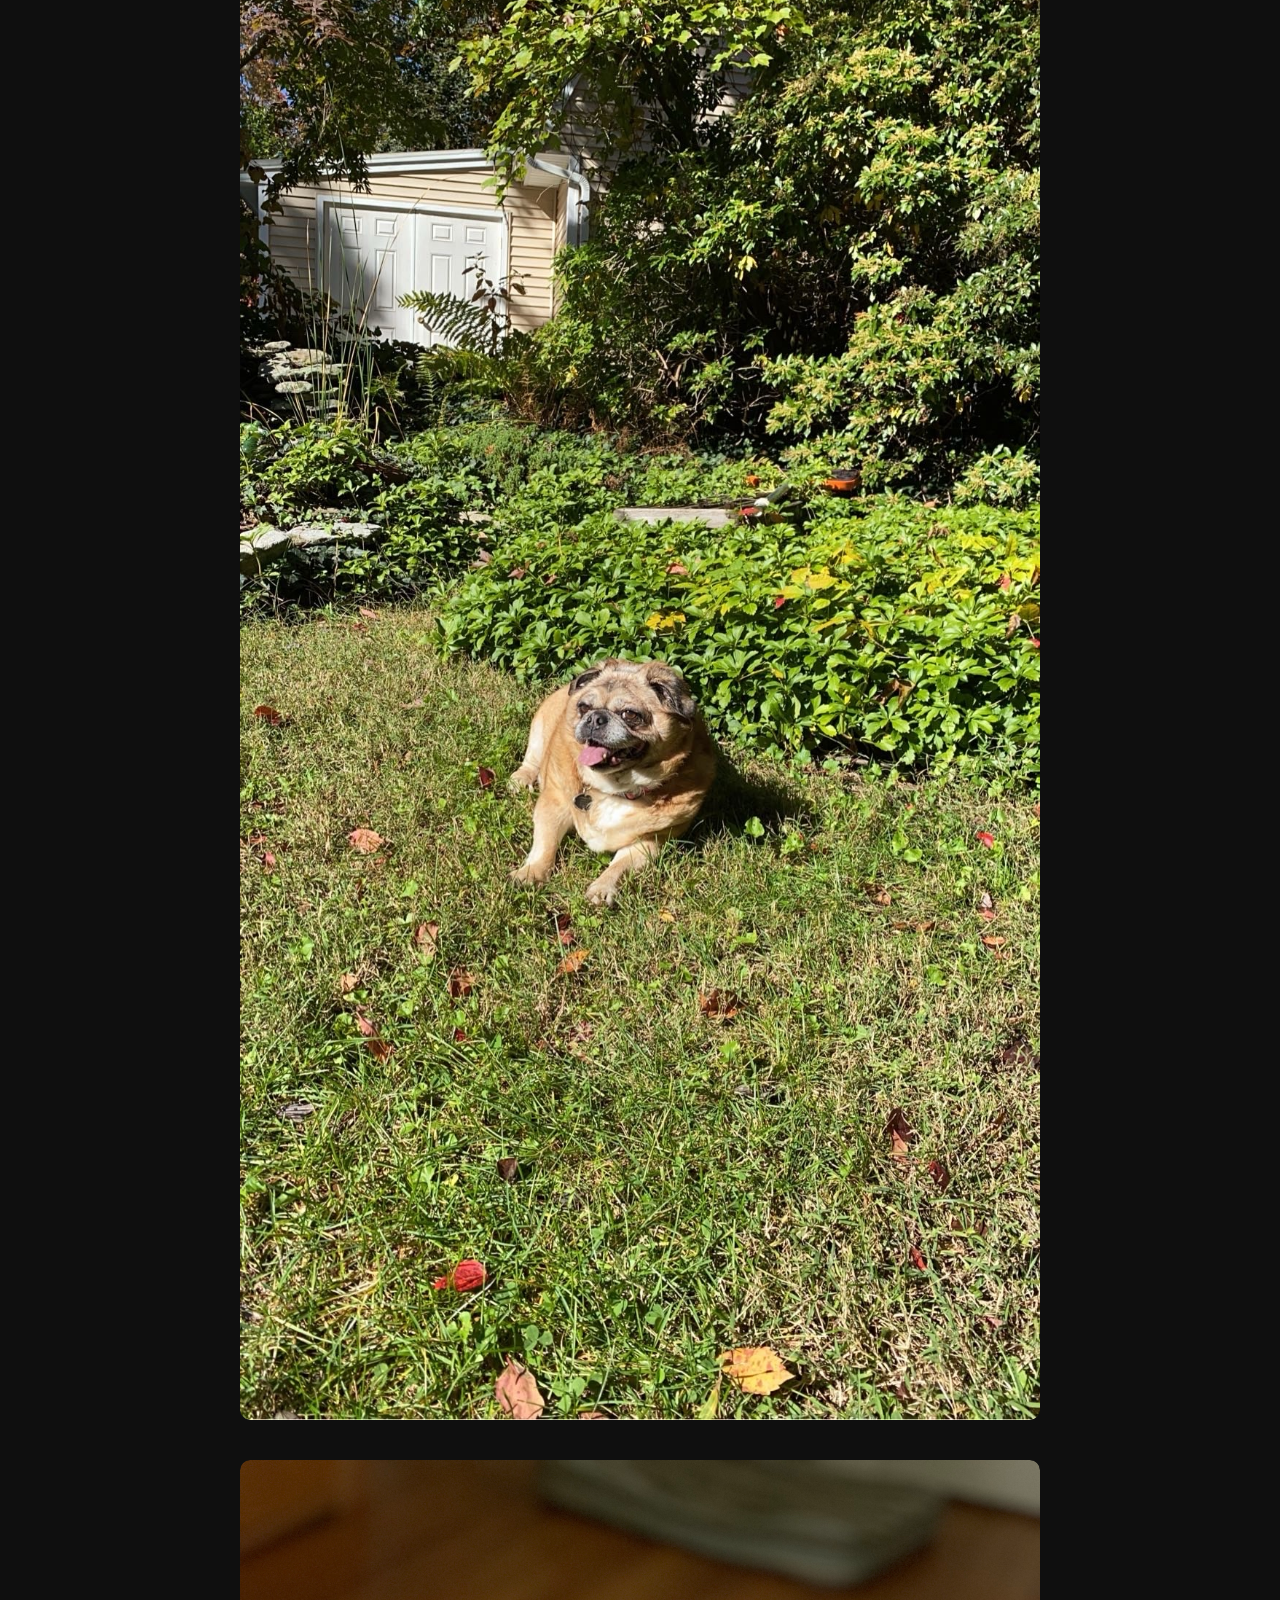
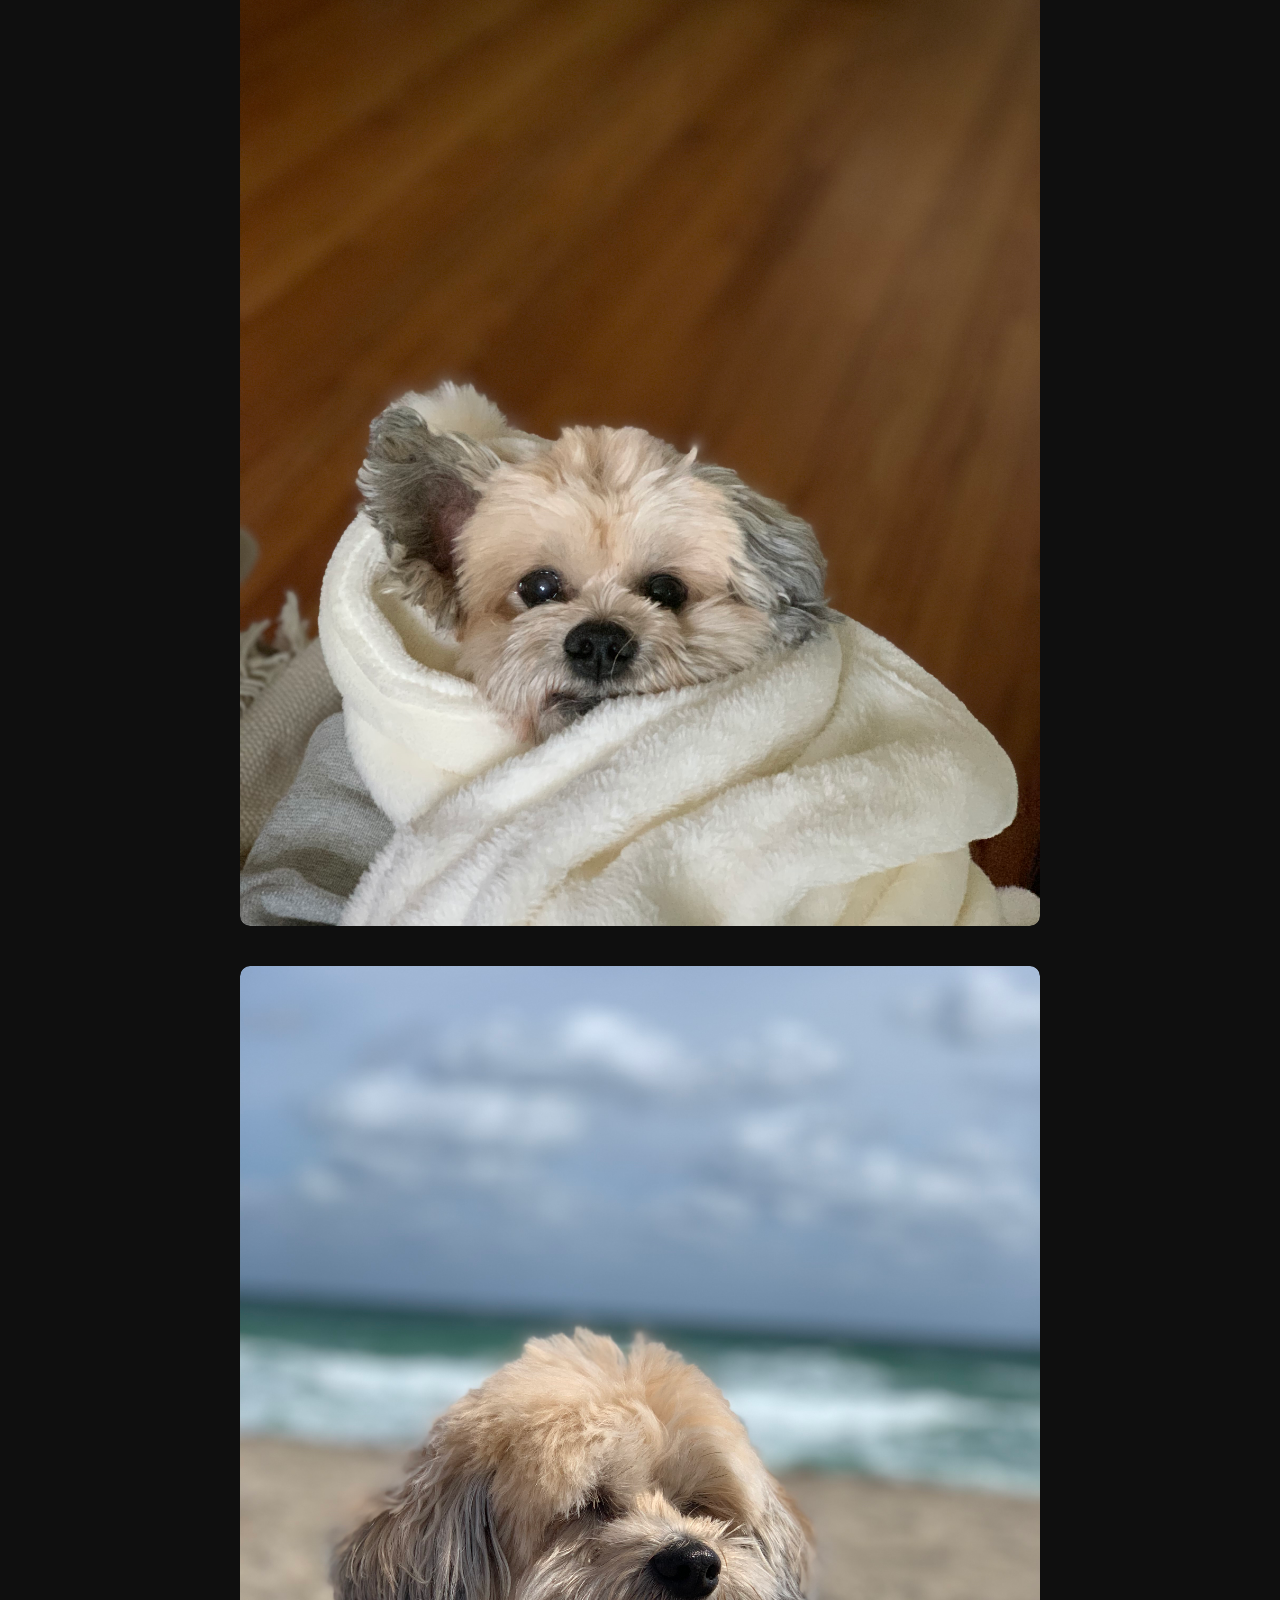
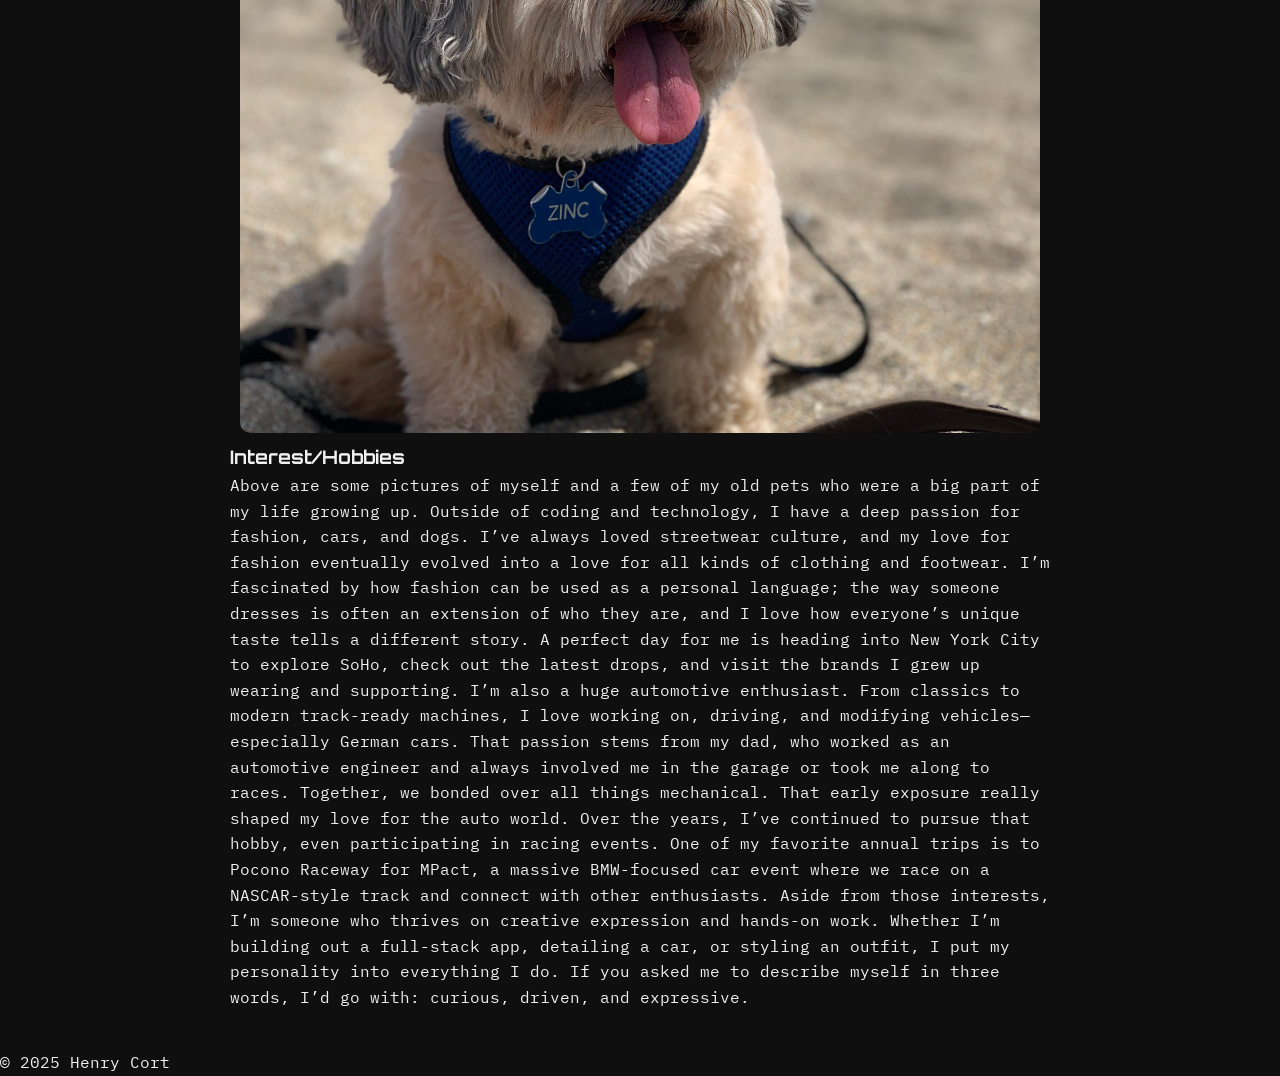
==== commit 7bbcb6a3: "fixed about section" ====
--- a/about.html
+++ b/about.html
@@ -23,7 +23,13 @@
   <main>
     <section class="about">
       <h1>About Me</h1>
-      <p>Hi everyone, my name is Henry Cort. I was born and raised in Hamden, Connecticut, and I grew up with a passion in all types of tech. I attended Hamden Hall Country Day school where I found a liking towards coding and technology. Once I found my path, I started working at my dad's IT office where they protected Medical Practices all over Connecticut. I worked with both hardware and software, even t the point of building machines including my own personal computer I use daily since it was built in 2015. I was taught how to protect data and the importance of it, which eventually lead to my interests set towards Quinnipiac's 3+1 Cyber Security Program. I am a Senior now graduating in Spring 2025, and am grateful I took the chance to expand my knowledge with security. My mom has worked in finance her entire life which lead to my appreciation for Wall Street and the stock market and how important of a role they play in the economy. I started a focus on general business at Quinnipiac, learning about finances, econmcs, marketng, and accounting. This opened up my eyes to see how important some data really is, and why it is so crucial to protect it, which lead me to research the "Importance of Cybersecuity in Finance" for my senior thesis project. I wanted to focus on this for my project because it's an industry I have a deep passion for and I would love to work on with this in the future. I will link the project below when it is finalized. </p>
+      <p>Hi, I’m Henry Cort — a senior at Quinnipiac University, graduating in Spring 2025 with a focus in Cybersecurity through the 3+1 accelerated program. I was born and raised in Hamden, Connecticut, where my passion for technology began early on.
+
+        While attending Hamden Hall Country Day School, I discovered a strong interest in computers and programming. Althought my interest originally stemmed from video games, it evolved into hands-on experience when I started working at my dad’s IT office, where we secured medical practices across the state. From troubleshooting hardware to building complete machines — including my personal PC that I still use today — I developed a deep appreciation for both the technical and strategic side of technology. It was there that I first learned the importance of protecting sensitive data.
+        
+        My mom’s long-standing career in finance sparked my curiosity about Wall Street and the broader economic system. This naturally led me to explore general business at Quinnipiac, where I’ve studied finance, economics, marketing, and accounting. That foundation helped me realize how valuable and vulnerable financial data is — which ultimately inspired my senior thesis: “The Importance of Cybersecurity in Finance.”
+        
+        This project reflects my dual passion for tech and business. It’s a field I care deeply about and hope to build a career in — combining technical knowledge with strategic thinking to protect the financial systems that impact millions. I’ll be linking the final version of the project here once it’s complete. </p>
       <h2>Skills & Tools</h2>
         <ul>
             <li>Java</li>
